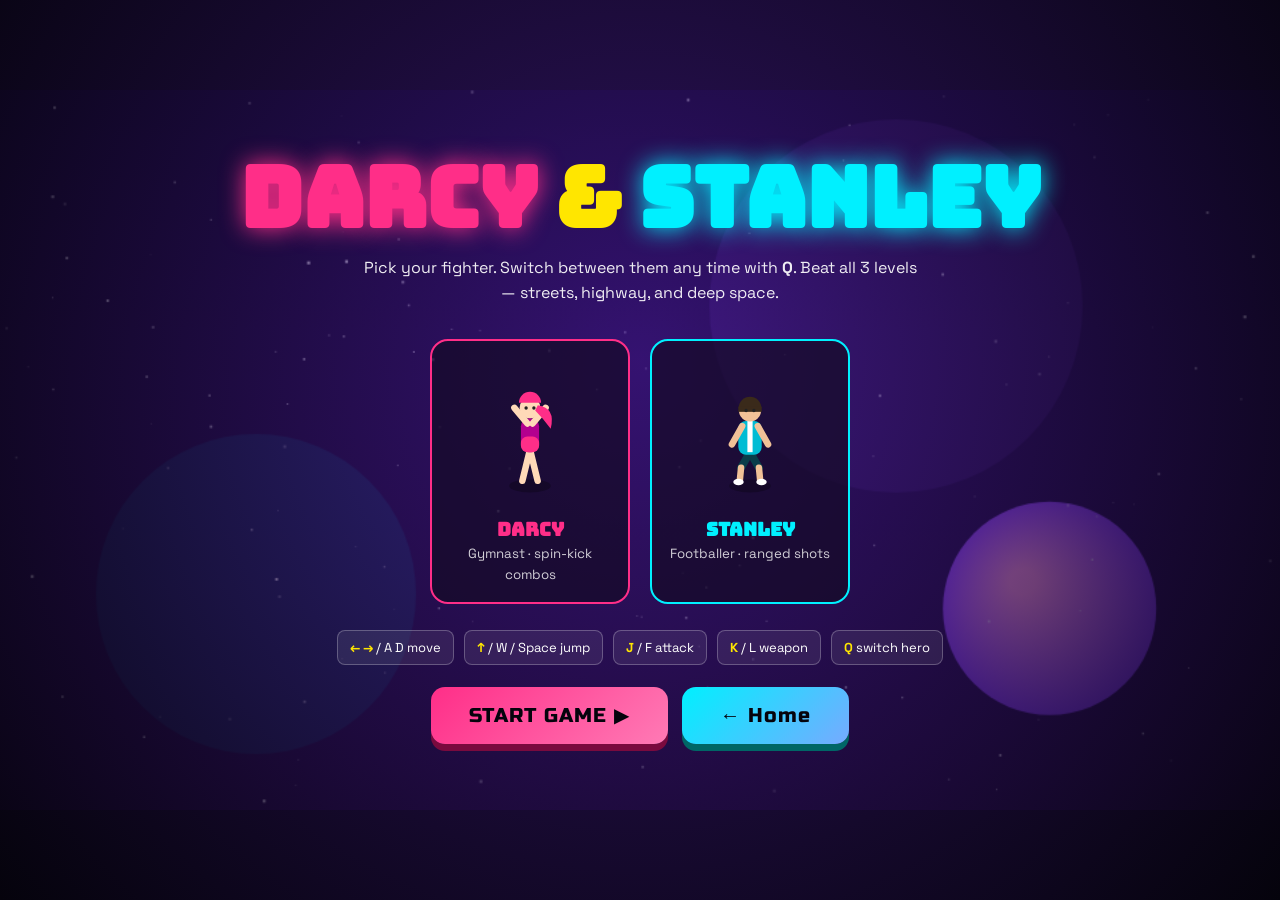
==== darcy-and-stanley/game.html @ dfc19869 "Add Darcy & Stanley arcade brawler game A neon arcade brawler: a gymnast (Darcy) and footballer (Sta" ====
<!DOCTYPE html>
<html lang="en">
<head>
<meta charset="UTF-8" />
<meta name="viewport" content="width=device-width, initial-scale=1.0, maximum-scale=1.0, user-scalable=no, viewport-fit=cover" />
<meta name="mobile-web-app-capable" content="yes" />
<meta name="apple-mobile-web-app-capable" content="yes" />
<meta name="apple-mobile-web-app-status-bar-style" content="black-translucent" />
<meta name="theme-color" content="#05030c" />
<title>Darcy &amp; Stanley — Play</title>
<link href="https://fonts.googleapis.com/css2?family=Bungee&family=Russo+One&family=Space+Grotesk:wght@600;700&display=swap" rel="stylesheet" />
<style>
  *{box-sizing:border-box;margin:0;padding:0;-webkit-tap-highlight-color:transparent}
  html,body{height:100%;background:#05030c;font-family:'Space Grotesk',sans-serif;color:#fff;overflow:hidden;touch-action:none;user-select:none;-webkit-user-select:none}
  #stage{position:fixed;inset:0;display:flex;align-items:center;justify-content:center}
  #game{background:#05030c;image-rendering:auto;width:100%;height:100%;object-fit:contain;display:block}
  /* HUD */
  #hud{position:fixed;top:0;left:0;right:0;display:flex;justify-content:space-between;align-items:flex-start;padding:12px 16px;pointer-events:none;z-index:5;font-family:'Russo One',sans-serif}
  .hud-left,.hud-right{display:flex;flex-direction:column;gap:6px}
  .hud-right{align-items:flex-end}
  .badge{background:rgba(0,0,0,.4);border:1px solid rgba(255,255,255,.2);padding:5px 12px;border-radius:20px;font-size:13px;letter-spacing:1px;backdrop-filter:blur(4px)}
  .hpbar{width:170px;height:16px;border-radius:10px;background:rgba(255,255,255,.12);overflow:hidden;border:1px solid rgba(255,255,255,.25)}
  .hpfill{height:100%;width:100%;background:linear-gradient(90deg,#ff2e88,#ffe600);transition:width .2s}
  .who{font-size:12px;opacity:.85}
  /* center messages / overlays */
  .overlay{position:fixed;inset:0;z-index:10;display:flex;flex-direction:column;align-items:center;justify-content:center;text-align:center;padding:24px;background:radial-gradient(circle at 50% 40%,rgba(122,47,247,.35),rgba(5,3,12,.92))}
  .overlay.hidden{display:none}
  .overlay h1{font-family:'Bungee',cursive;font-size:clamp(34px,8vw,84px);line-height:1}
  .o-pink{color:#ff2e88;text-shadow:0 0 24px #ff2e88}
  .o-cyan{color:#00f0ff;text-shadow:0 0 24px #00f0ff}
  .overlay p{margin:16px 0;max-width:560px;opacity:.92;line-height:1.55;font-size:16px}
  .keyrow{display:flex;gap:10px;flex-wrap:wrap;justify-content:center;margin:8px 0 22px}
  .key{background:rgba(255,255,255,.08);border:1px solid rgba(255,255,255,.25);border-radius:8px;padding:8px 12px;font-size:13px}
  .key b{color:#ffe600}
  .btn{font-family:'Russo One',sans-serif;font-size:20px;letter-spacing:1px;color:#05030c;background:linear-gradient(135deg,#00f0ff,#7af);border:none;border-radius:14px;padding:16px 38px;cursor:pointer;box-shadow:0 7px 0 #066;transition:.1s;pointer-events:auto}
  .btn:active{transform:translateY(4px);box-shadow:0 3px 0 #066}
  .btn.pink{background:linear-gradient(135deg,#ff2e88,#ff7ab5);box-shadow:0 7px 0 #7a0a3e}
  .btn-row{display:flex;gap:14px;flex-wrap:wrap;justify-content:center}
  .toplink{position:fixed;top:12px;left:50%;transform:translateX(-50%);z-index:6}
  .pickrow{display:flex;gap:20px;flex-wrap:wrap;justify-content:center;margin:18px 0}
  .pick{cursor:pointer;border-radius:18px;padding:18px;width:200px;background:rgba(20,10,38,.7);border:2px solid transparent;transition:.15s}
  .pick:hover{transform:translateY(-4px)}
  .pick.darcy{border-color:#ff2e88}
  .pick.stanley{border-color:#00f0ff}
  .pick canvas{display:block;margin:0 auto}
  .pick h3{font-family:'Bungee',cursive;margin-top:8px}
  .pick.darcy h3{color:#ff2e88}.pick.stanley h3{color:#00f0ff}
  .pick small{opacity:.8}
  /* touch controls — anchored to safe-area so they clear the notch/home bar */
  #touch{position:fixed;inset:0;z-index:4;display:none;pointer-events:none}
  .tc{position:absolute;pointer-events:auto;background:rgba(255,255,255,.12);border:2px solid rgba(255,255,255,.35);border-radius:50%;width:72px;height:72px;display:flex;align-items:center;justify-content:center;font-size:26px;font-weight:700;backdrop-filter:blur(3px);
       --sb:calc(env(safe-area-inset-bottom,0px));--sl:calc(env(safe-area-inset-left,0px));--sr:calc(env(safe-area-inset-right,0px))}
  .tc:active{background:rgba(255,255,255,.34)}
  #tc-left{left:calc(16px + var(--sl));bottom:calc(96px + var(--sb))}
  #tc-right{left:calc(96px + var(--sl));bottom:calc(96px + var(--sb))}
  #tc-jump{right:calc(100px + var(--sr));bottom:calc(96px + var(--sb))}
  #tc-attack{right:calc(16px + var(--sr));bottom:calc(34px + var(--sb));width:92px;height:92px;background:rgba(255,46,136,.32);border-color:#ff2e88}
  #tc-weapon{right:calc(116px + var(--sr));bottom:calc(24px + var(--sb));width:62px;height:62px;background:rgba(255,230,0,.26);border-color:#ffe600}
  #tc-switch{right:calc(16px + var(--sr));bottom:calc(140px + var(--sb));width:58px;height:58px;font-size:18px}
  body.touch #touch{display:block}
  .mutebtn{position:fixed;top:calc(10px + env(safe-area-inset-top,0px));left:50%;transform:translateX(-50%);z-index:6;pointer-events:auto;background:rgba(0,0,0,.5);border:1px solid rgba(255,255,255,.25);color:#fff;border-radius:20px;padding:8px 14px;font-size:13px;cursor:pointer}
  /* rotate-to-landscape nudge for phones held in portrait */
  #rotate{position:fixed;inset:0;z-index:30;display:none;flex-direction:column;align-items:center;justify-content:center;text-align:center;gap:18px;background:radial-gradient(circle at 50% 40%,#2a1050,#05030c);padding:30px}
  #rotate .ph{font-size:72px;animation:rot 1.6s ease-in-out infinite}
  #rotate h2{font-family:'Bungee',cursive;color:#00f0ff;font-size:24px}
  #rotate p{opacity:.85;max-width:320px;line-height:1.5}
  @keyframes rot{0%,40%{transform:rotate(0)}60%,100%{transform:rotate(-90deg)}}
  @media (orientation:portrait) and (pointer:coarse){ body.playing #rotate{display:flex} }
</style>
</head>
<body>
  <div id="stage"><canvas id="game" width="960" height="540"></canvas></div>

  <!-- shown on phones held in portrait while playing -->
  <div id="rotate">
    <div class="ph">📱</div>
    <h2>ROTATE YOUR DEVICE</h2>
    <p>Darcy &amp; Stanley plays best in landscape. Turn your phone sideways to brawl!</p>
  </div>

  <div id="hud" style="display:none">
    <div class="hud-left">
      <div class="badge" id="levelBadge">LEVEL 1</div>
      <div class="hpbar"><div class="hpfill" id="hpfill"></div></div>
      <div class="who" id="whoLabel">DARCY · gymnast</div>
      <div class="badge" id="wpnBadge" style="font-size:12px">⚔ STAR BATON ✦ READY</div>
    </div>
    <div class="hud-right">
      <div class="badge" id="scoreBadge">SCORE 0</div>
      <div class="badge" id="enemyBadge">ENEMIES 0</div>
    </div>
  </div>
  <button class="mutebtn" id="muteBtn" style="display:none">🔊 Sound</button>

  <!-- START / CHARACTER SELECT -->
  <div class="overlay" id="startOverlay">
    <h1><span class="o-pink">DARCY</span> <span style="color:#ffe600">&amp;</span> <span class="o-cyan">STANLEY</span></h1>
    <p>Pick your fighter. Switch between them any time with <b>Q</b>. Beat all 3 levels — streets, highway, and deep space.</p>
    <div class="pickrow">
      <div class="pick darcy" data-pick="darcy"><canvas width="120" height="150"></canvas><h3>DARCY</h3><small>Gymnast · spin-kick combos</small></div>
      <div class="pick stanley" data-pick="stanley"><canvas width="120" height="150"></canvas><h3>STANLEY</h3><small>Footballer · ranged shots</small></div>
    </div>
    <div class="keyrow">
      <span class="key"><b>← →</b> / A D move</span>
      <span class="key"><b>↑</b> / W / Space jump</span>
      <span class="key"><b>J</b> / F attack</span>
      <span class="key"><b>K</b> / L weapon</span>
      <span class="key"><b>Q</b> switch hero</span>
    </div>
    <div class="btn-row">
      <button class="btn pink" id="startBtn">START GAME ▶</button>
      <a class="btn" href="index.html" style="text-decoration:none;display:inline-block">← Home</a>
    </div>
  </div>

  <!-- LEVEL INTRO -->
  <div class="overlay hidden" id="introOverlay">
    <h1 id="introTitle" class="o-cyan">LEVEL 1</h1>
    <p id="introText"></p>
    <button class="btn" id="introBtn">GO! ▶</button>
  </div>

  <!-- WIN / LOSE -->
  <div class="overlay hidden" id="endOverlay">
    <h1 id="endTitle" class="o-pink">GAME OVER</h1>
    <p id="endText"></p>
    <div class="btn-row">
      <button class="btn pink" id="retryBtn">PLAY AGAIN ▶</button>
      <a class="btn" href="index.html" style="text-decoration:none;display:inline-block">← Home</a>
    </div>
  </div>

  <!-- touch controls -->
  <div id="touch">
    <div class="tc" id="tc-left">◀</div>
    <div class="tc" id="tc-right">▶</div>
    <div class="tc" id="tc-jump">▲</div>
    <div class="tc" id="tc-switch">Q</div>
    <div class="tc" id="tc-weapon">⚔</div>
    <div class="tc" id="tc-attack">⚡</div>
  </div>

  <script src="js/chars.js"></script>
  <script src="js/music.js"></script>
  <script src="js/fx.js"></script>
  <script src="js/game.js"></script>
</body>
</html>
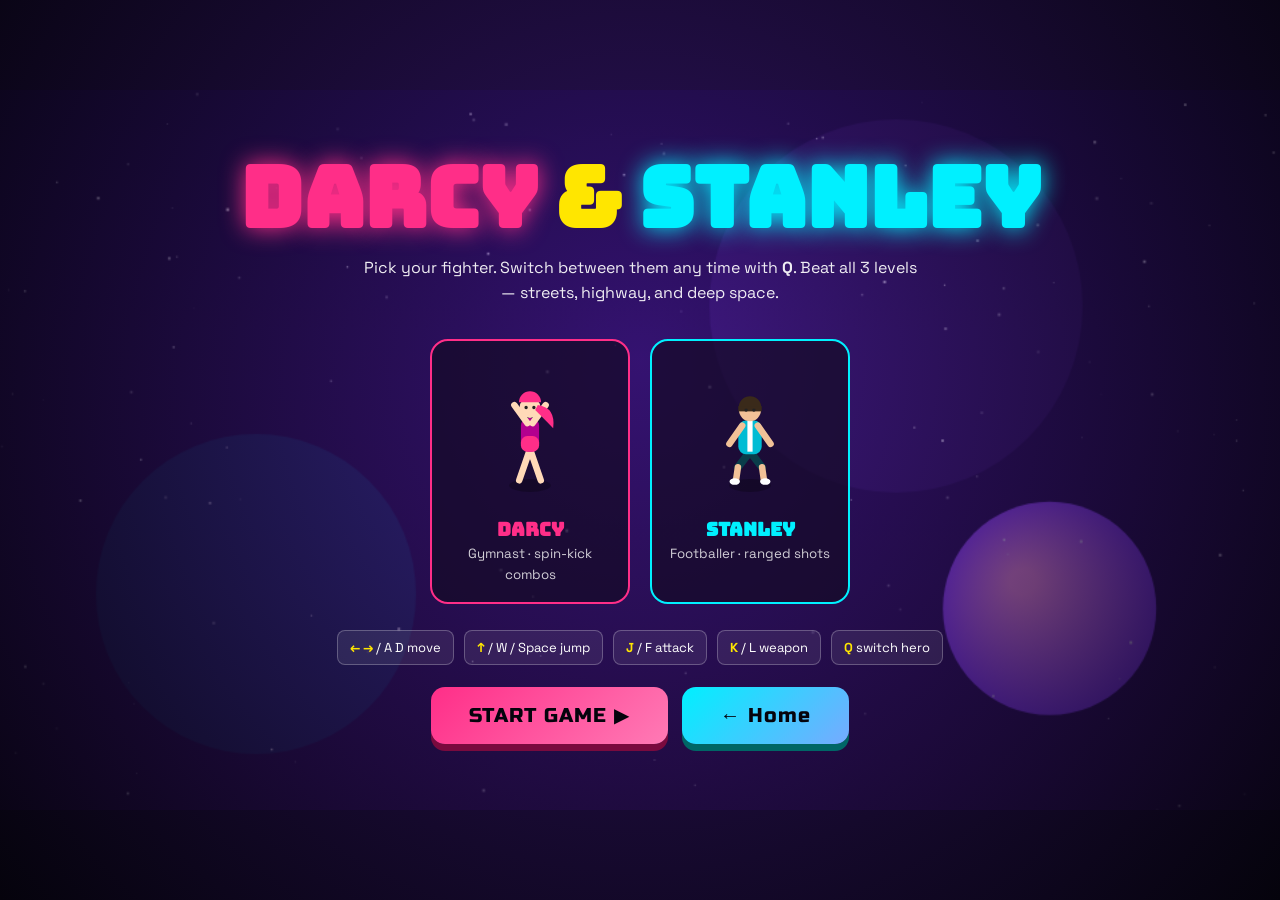
==== commit a8848a0e: "Make overlays scrollable so START is reachable on short screens The character-select overlay was cen" ====
--- a/darcy-and-stanley/game.html
+++ b/darcy-and-stanley/game.html
@@ -23,8 +23,19 @@
   .hpfill{height:100%;width:100%;background:linear-gradient(90deg,#ff2e88,#ffe600);transition:width .2s}
   .who{font-size:12px;opacity:.85}
   /* center messages / overlays */
-  .overlay{position:fixed;inset:0;z-index:10;display:flex;flex-direction:column;align-items:center;justify-content:center;text-align:center;padding:24px;background:radial-gradient(circle at 50% 40%,rgba(122,47,247,.35),rgba(5,3,12,.92))}
+  .overlay{position:fixed;inset:0;z-index:10;display:flex;flex-direction:column;align-items:center;justify-content:safe center;text-align:center;padding:24px;background:radial-gradient(circle at 50% 40%,rgba(122,47,247,.35),rgba(5,3,12,.92));
+           overflow-y:auto;-webkit-overflow-scrolling:touch;touch-action:pan-y}
   .overlay.hidden{display:none}
+  /* compact the character-select on short (landscape phone) screens so START stays reachable */
+  @media (max-height:560px){
+    .overlay{padding:14px}
+    .overlay h1{font-size:clamp(26px,7vw,48px)}
+    .overlay p{margin:8px 0;font-size:14px}
+    .pickrow{gap:12px;margin:10px 0}
+    .pick{width:150px;padding:12px}
+    .pick canvas{width:84px;height:108px}
+    .keyrow{margin:6px 0 12px}
+  }
   .overlay h1{font-family:'Bungee',cursive;font-size:clamp(34px,8vw,84px);line-height:1}
   .o-pink{color:#ff2e88;text-shadow:0 0 24px #ff2e88}
   .o-cyan{color:#00f0ff;text-shadow:0 0 24px #00f0ff}
